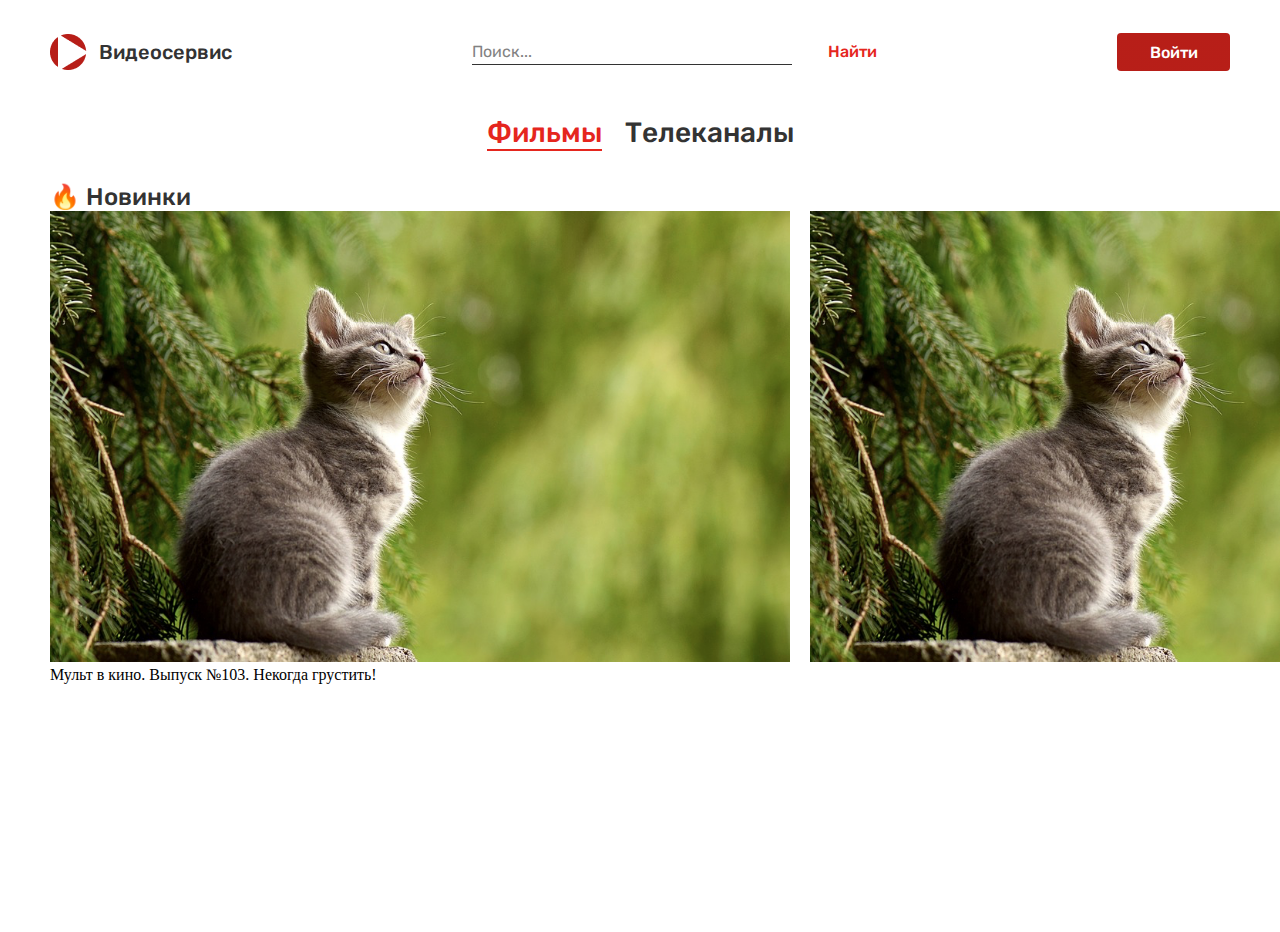
==== index.html @ c2d96c41 "Add files via upload" ====
<!DOCTYPE html>
<html>
<head>
	<meta charset="utf-8">
	<meta name="viewport" content="width=device-width, initial-scale=1">
	<title>sTYl3</title>
	<link rel="stylesheet" type="text/css" href="css/style.css">

</head>
<body>
	<div class="conteiner">
		<header class="header">
			<div class="headerlogo">
				<img src="img/sign.png" alt="logo" class="logo">
				<p class= "header_logo-p" >Видеосервис</p>
			</div>
			<form action="">
				<input type="text" placeholder="Поиск..." class="header_search">
				<input type= "button" value="Найти" class="header_search-p" >
			</form>
			<form action="">
				<input type="button" value ="Войти" class="login">
				
			</form>
		</header>
		<div class="films_TV">
			<p class="films">Фильмы</p>
			<p class="TV">Телеканалы</p>
		</div>
		<div class="new">
		<p class="new-p">🔥 Новинки</p>
		</div>
		<div class="new_films">
			<div class="cat_cont">
				<img src="img/cat.png" alt="cat" class="cat">
				<p class="cat-p">Мульт в кино. Выпуск №103. Некогда грустить!</p>
			</div>
			<img src="img/cat.png" alt="cat" class="cat">
			<img src="img/cat.png" alt="cat" class="cat">
			<img src="img/cat.png" alt="cat" class="cat">

		</div>










	</div>
		
</body>
</html>
---- css/style.css ----
/*body{
	background-color:rgb(255, 0, 255, 1.0);
}*/

*{
	margin:0;
	padding:0;
}
@font-face{
	font-family: Rubik;
	src: url(../fonts/Rubik-VariableFont_wght.ttf);
}
.conteiner{
	width: 1180px;
	height: 100vh;
	background-color:white;
	margin:0 auto;
}
.header{
	width: 1180px;
	height: 40px;
	
	margin-top: 32px;
	display: flex;
	justify-content: space-between;
	align-items: center;
}
.headerlogo{
	display: flex;
	align-items: center;
}
.logo{
	margin-right: 11.88px;

}
.header_logo-p{
	color: var(--Gray-1, #333);
	src: url(..fonts/Rubik-VariableFont_wght.ttf);
font-family: Rubik;
font-size: 20px;
font-style: normal;
font-weight: 500;
line-height: normal;
}
.header_search{
	width: 320px;
	height: 25px;
	border: none;
	border-bottom: 1px #333 solid;
	outline: none ;
	color: var(--Gray-1, #333);
font-family: Rubik;
font-size: 16px;
font-style: normal;
font-weight: 500;
line-height: normal;
margin-right: 32px;
}
.header_search:focus{
	outline: none ;
	color: var(--Gray-1, #333);
font-family: Rubik;
font-size: 16px;
font-style: normal;
font-weight: 500;
line-height: normal;
	}
.header_search::placeholder{
	color: var(--Gray-3, #828282);
font-family: Rubik;
font-size: 16px;
font-style: normal;
font-weight: 400;
line-height: normal;
}
.header_search-p{
	background: none;
	border: none;
	color: var(--green, #E5261E);
font-family: Rubik;
font-size: 16px;
font-style: normal;
font-weight: 500;
line-height: normal;
}
.login{
	width: 113px;
	height: 38px;
	border-radius: 4px;
background: var(--green, linear-gradient(0deg, rgba(0, 0, 0, 0.20) 0%, rgba(0, 0, 0, 0.20) 100%), #E5261E);
background-color: #E5261E;
color: #FFF;
text-align: center;
font-family: Rubik;
font-size: 16px;
font-style: normal;
font-weight: 500;
line-height: normal;
border: none;
}
.login:hover{
	background-color: #CC221B;
}
.films_TV{
	margin-top: 44px;
	display: flex;
	justify-content: center;
}
.films{
	color: var(--green, #E5261E);
text-align: right;
font-family: Rubik;
font-size: 28px;
font-style: normal;
font-weight: 500;
line-height: normal;
border-bottom: 2px #E5261E  solid;
margin-right: 23px;
}
.TV{
	color: var(--Gray-1, #333);
text-align: right;
font-family: Rubik;
font-size: 28px;
font-style: normal;
font-weight: 500;
line-height: normal;
}
.new{
	display: flex;
	justify-content: normal;
	margin-top:32px ;
}
.new-p{
	color: var(--Gray-1, #333);
text-align: right;
font-family: Rubik;
font-size: 24px;
font-style: normal;
font-weight: 500;
line-height: normal;
}
.new_films{
display: flex;
width: 1180px;
margin-right: 20px;

}
.cat_cont{

}
.cat{
	width: 740px;
height: 451px;
flex-shrink: 0;
margin-right: 20px;

}
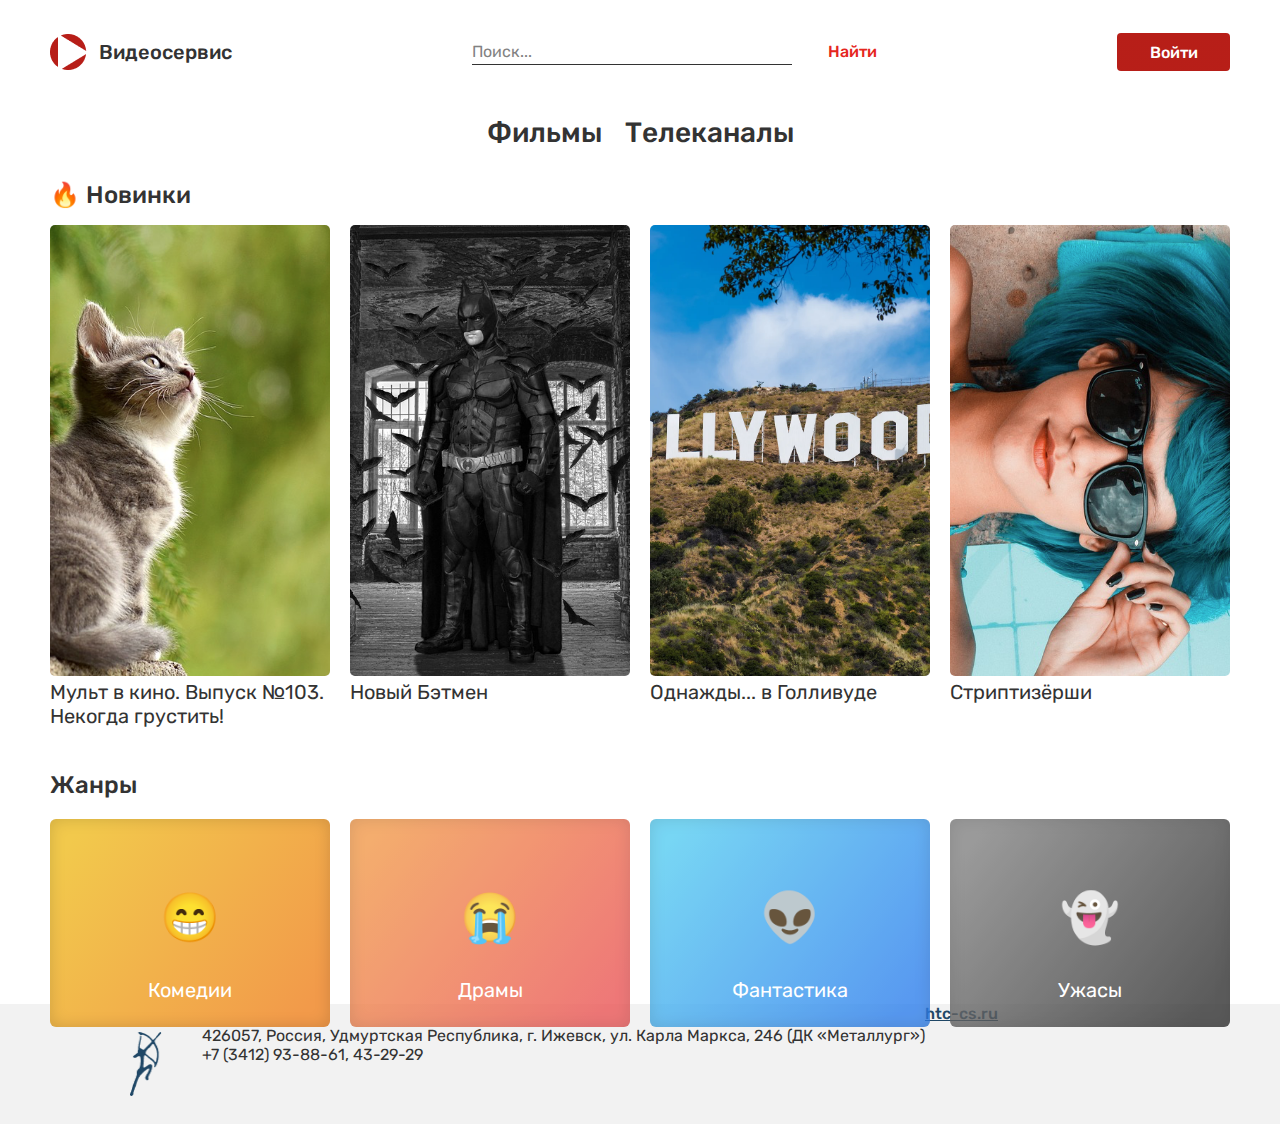
==== commit a0c5d2ac: "Add files via upload" ====
--- a/index.html
+++ b/index.html
@@ -22,10 +22,11 @@
 				<input type="button" value ="Войти" class="login">
 				
 			</form>
+		
 		</header>
 		<div class="films_TV">
-			<p class="films">Фильмы</p>
-			<p class="TV">Телеканалы</p>
+			<input type= "button" value="Фильмы" class="films" >
+			<input type= "button" value="Телеканалы" class="TV" >
 		</div>
 		<div class="new">
 		<p class="new-p">🔥 Новинки</p>
@@ -35,22 +36,55 @@
 				<img src="img/cat.png" alt="cat" class="cat">
 				<p class="cat-p">Мульт в кино. Выпуск №103. Некогда грустить!</p>
 			</div>
-			<img src="img/cat.png" alt="cat" class="cat">
-			<img src="img/cat.png" alt="cat" class="cat">
-			<img src="img/cat.png" alt="cat" class="cat">
+			<div class="batman_cont">
+				<img src="img/batman.png" alt="batman" class="batman">
+				<p class="batman-p">Новый Бэтмен</p>
+			</div>
+			<div class="hollywood_cont">
+				<div class="hollywood_img">
+				<img src="img/hollywood.png" alt="hollywood" class="hollywood">
+				
+				</div>
+				<p class="hollywood-p">Однажды... в Голливуде</p>
+				
+			</div>
+			<div class="strip_cont">
+				<img src="img/strip.png" alt="strip" class="strip">
+				<p class="strip-p">Стриптизёрши</p>
+			</div>
+		</div>
+		
+		<div class="janrs">
+			<p class="janrs-p">Жанры</p>
+		</div>
+		<div class="janrs_kd">
+			<div class="km">
+					<p class ="km_smail">😁</p>
+					<p class="km_text">Комедии</p>
+			</div>
+			<div class="dr">
+				<p class ="dr_smail">😭</p>
+					<p class="dr_text">Драмы</p>
+			</div>
+			<div class="fk">
+				<p class ="fk_smail">👽</p>
+				<p class="fk_text">Фантастика</p></div>
+			<div class="yz">
+				<p class ="yz_smail">👻</p>
+				<p class="yz_text">Ужасы</p></div>
+			</div>
+		</div>
+	
+	</div>
+	<footer class="footer">
+		<div class="logofooter"><img src="img/logof.png" alt="logof" class="logof"></div>
+		<div class="foot_txt">
+			<p class="footer_text">426057, Россия, Удмуртская Республика, г. Ижевск, ул. Карла Маркса, 246 (ДК «Металлург»)<br>+7 (3412) 93-88-61, 43-29-29</p>
+		</div>
+		<div class="ssal_cont">
+		<a href="" class="ssal">htc-cs.ru</a>
+	</div>
+	</footer>
 
-		</div>
-
-
-
-
-
-
-
-
-
-
-	</div>
-		
 </body>
 </html>--- a/css/style.css
+++ b/css/style.css
@@ -1,4 +1,4 @@
-	/*body{
+		/*body{
 	background-color:rgb(255, 0, 255, 1.0);
 }*/
 
@@ -106,7 +106,46 @@
 	display: flex;
 	justify-content: center;
 }
+.TV{
+	outline: none;
+	border:none;
+	background: none;
+	color: var(--Gray-1, #333);
+text-align: right;
+font-family: Rubik;
+font-size: 28px;
+font-style: normal;
+font-weight: 500;
+line-height: normal;
+} 
+
 .films{
+	outline: none;
+	border:none;
+	background: none;
+	color: var(--Gray-1, #333);
+text-align: right;
+font-family: Rubik;
+font-size: 28px;
+font-style: normal;
+font-weight: 500;
+line-height: normal;
+margin-right: 23px}
+
+.TV{
+	outline: none;
+	border:none;
+	background: none;
+	color: var(--Gray-1, #333);
+text-align: right;
+font-family: Rubik;
+font-size: 28px;
+font-style: normal;
+font-weight: 500;
+line-height: normal;
+}
+
+.TV:hover{
 	color: var(--green, #E5261E);
 text-align: right;
 font-family: Rubik;
@@ -115,44 +154,361 @@
 font-weight: 500;
 line-height: normal;
 border-bottom: 2px #E5261E  solid;
-margin-right: 23px;
-}
-.TV{
-	color: var(--Gray-1, #333);
+}
+.films:hover{
+	color: var(--green, #E5261E);
 text-align: right;
 font-family: Rubik;
 font-size: 28px;
 font-style: normal;
 font-weight: 500;
 line-height: normal;
-}
+border-bottom: 2px #E5261E  solid;
+	}
+
 .new{
 	display: flex;
 	justify-content: normal;
-	margin-top:32px ;
+	margin-top: 32px;
+
 }
 .new-p{
 	color: var(--Gray-1, #333);
-text-align: right;
 font-family: Rubik;
 font-size: 24px;
 font-style: normal;
 font-weight: 500;
 line-height: normal;
+
 }
 .new_films{
 display: flex;
+justify-content: center;
 width: 1180px;
+height: 434px;
+
+}
+.cat_cont{
+	width: 280px;
+	height: 451px;
+
+}
+.cat{
+	margin-top: 16px;
+	 object-fit: cover;
+width: 100%;
+overflow: hidden;
+height: 451px;
+flex-shrink: 0;
+border-radius: 5px;
+}
+.cat-p{
+	color: var(--Gray-1, #333);
+font-family: Rubik;
+font-size: 20px;
+font-style: normal;
+font-weight: 400;
+line-height: normal;
+}
+.batman_cont{
+	width: 280px;
+	height: 451px;
+	margin-left: 20px;
+	margin-right: 20px;
+
+}
+.batman{
+	margin-top: 16px;
+	 object-fit: cover;
+width: 100%;
+overflow: hidden;
+height: 451px;
+flex-shrink: 0;
 margin-right: 20px;
-
-}
-.cat_cont{
-
-}
-.cat{
-	width: 740px;
+border-radius: 5px;
+}
+.batman-p{
+	color: var(--Gray-1, #333);
+font-family: Rubik;
+font-size: 20px;
+font-style: normal;
+font-weight: 400;
+line-height: normal;
+}
+.hollywood_cont{
+	width: 280px;
+	height: 451px;
+	margin-right: 20px;
+
+}
+.hollywood{
+	
+	margin-top: 16px;
+	 object-fit: cover;
+width: 100%;
+overflow: hidden;
 height: 451px;
 flex-shrink: 0;
 margin-right: 20px;
+border-radius: 5px;
+}
+
+
+.hollywood-p{
+	color: var(--Gray-1, #333);
+font-family: Rubik;
+font-size: 20px;
+font-style: normal;
+font-weight: 400;
+line-height: normal;
+}
+.strip_cont{
+	width: 280px;
+	height: 451px;
+	
+}
+.strip{
+	margin-top: 16px;
+	 object-fit: cover;
+width: 100%;
+overflow: hidden;
+height: 451px;
+flex-shrink: 0;
+
+border-radius: 5px;
+}
+
+.strip-p{
+	color: var(--Gray-1, #333);
+font-family: Rubik;
+font-size: 20px;
+font-style: normal;
+font-weight: 400;
+line-height: normal;
+}
+.janrs{
+	display: flex;
+	margin-top: 32px;
+}
+.janrs-p{
+	color: var(--Gray-1, #333);
+font-family: Rubik;
+font-size: 24px;
+font-style: normal;
+font-weight: 500;
+line-height: normal;
+margin-top: 96px;
+margin-bottom: 20px;
+}
+.janrs_kd{
+	display: flex;
+	justify-content: center;
+	width: 1180px;
+	height: 248px;}
+.km{
+	width: 280px;
+height: 208px;
+flex-shrink: 0;
+margin-right: 20px;
+object-fit: cover;
+border-radius: 6px;
+background: linear-gradient(128deg, #F2C94C 8.44%, #F29A4A 91.36%);
+box-shadow: 0px 0px 16px 0px rgba(0, 0, 0, 0.15) inset;}
+.km_smail{
+	text-align: center;
+	margin-top: 25%;
+	color: #FFF;
+	font-family: Rubik;
+	font-size: 48px;
+	font-style: normal;
+	font-weight: 400;
+	line-height: normal;
+}
+.km_text{
+	text-align: center;
+	justify-content: center;
+	
+	margin-top: 32px;
+color: #FFF;
+text-align: center;
+font-family: Rubik;
+font-size: 20px;
+font-style: normal;
+font-weight: 400;
+line-height: normal;
+}
+
+.dr{
+	width: 280px;
+height: 208px;
+flex-shrink: 0;
+margin-right: 20px;
+object-fit: cover;
+border-radius: 6px;
+opacity: 0.8;
+background: linear-gradient(128deg, #F2994A 8.44%, #EB5757 91.36%);
+box-shadow: 0px 0px 16px 0px rgba(0, 0, 0, 0.15) inset;
+}
+.dr_smail{
+	text-align: center;
+	margin-top: 25%;
+	color: #FFF;
+	font-family: Rubik;
+	font-size: 48px;
+	font-style: normal;
+	font-weight: 400;
+	line-height: normal;
+}
+.dr_text{
+	text-align: center;
+	justify-content: center;
+	
+	margin-top: 32px;
+color: #FFF;
+text-align: center;
+font-family: Rubik;
+font-size: 20px;
+font-style: normal;
+font-weight: 400;
+line-height: normal;
+}
+.fk{
+	width: 280px;
+height: 208px;
+flex-shrink: 0;
+margin-right: 20px;
+object-fit: cover;
+border-radius: 6px;
+opacity: 0.8;
+background: linear-gradient(128deg, #56CCF2 8.44%, #2F80ED 91.36%);
+box-shadow: 0px 0px 16px 0px rgba(0, 0, 0, 0.15) inset;
+
+}
+.fk_smail{
+	text-align: center;
+	margin-top: 25%;
+	color: #FFF;
+	font-family: Rubik;
+	font-size: 48px;
+	font-style: normal;
+	font-weight: 400;
+	line-height: normal;
+}
+.fk_text{
+	text-align: center;
+	justify-content: center;
+	
+	margin-top: 32px;
+color: #FFF;
+text-align: center;
+font-family: Rubik;
+font-size: 20px;
+font-style: normal;
+font-weight: 400;
+line-height: normal;}
+.fk_smail{
+	text-align: center;
+	margin-top: 25%;
+	color: #FFF;
+	font-family: Rubik;
+	font-size: 48px;
+	font-style: normal;
+	font-weight: 400;
+	line-height: normal;
+}
+.fk_text{
+	text-align: center;
+	justify-content: center;
+	
+	margin-top: 32px;
+color: #FFF;
+text-align: center;
+font-family: Rubik;
+font-size: 20px;
+font-style: normal;
+font-weight: 400;
+line-height: normal;}
+.yz{
+	width: 280px;
+height: 208px;
+flex-shrink: 0;
+object-fit: cover;
+border-radius: 6px;
+opacity: 0.8;
+background: linear-gradient(128deg, #828282 8.44%, #333 91.36%);
+box-shadow: 0px 0px 16px 0px rgba(0, 0, 0, 0.15) inset;
+}
+.yz_smail{
+	text-align: center;
+	margin-top: 25%;
+	color: #FFF;
+	font-family: Rubik;
+	font-size: 48px;
+	font-style: normal;
+	font-weight: 400;
+	line-height: normal;
+}
+.yz_text{
+	text-align: center;
+	justify-content: center;
+	
+	margin-top: 32px;
+color: #FFF;
+text-align: center;
+font-family: Rubik;
+font-size: 20px;
+font-style: normal;
+font-weight: 400;
+line-height: normal;}
+.footer{
+	margin-top: 72px;
+	display: flex;
+	width: 100%;
+height: 120px;
+
+background: var(--Gray-6, #F2F2F2);
+}
+.logofooter{
+	display: flex;
+	align-items: center;
+}
+.logof{
+	width: 31.992px;
+height: 64px;
+flex-shrink: 0;
+margin-left: 130.02px;
+margin-right: 39.98px;
+}
+.foot.txt{
+	display:flex;
+	
+width: 500px;
+}
+.footer_text{
+	color: var(--Gray-1, #333);
+font-family: Rubik;
+font-size: 16px;
+font-style: normal;
+font-weight: 400;
+line-height: normal;
+align-self: start;
+margin-top: 22px;
+}
+.ssal.cont{
+	display: flex;
+		
+
+}
+.ssal{
+	color: var(--htc-color, #1F4766);
+font-family: Rubik;
+font-size: 16px;
+font-style: normal;
+font-weight: 500;
+line-height: normal;
+margin-top: 20px ;
+
+
+
 
 }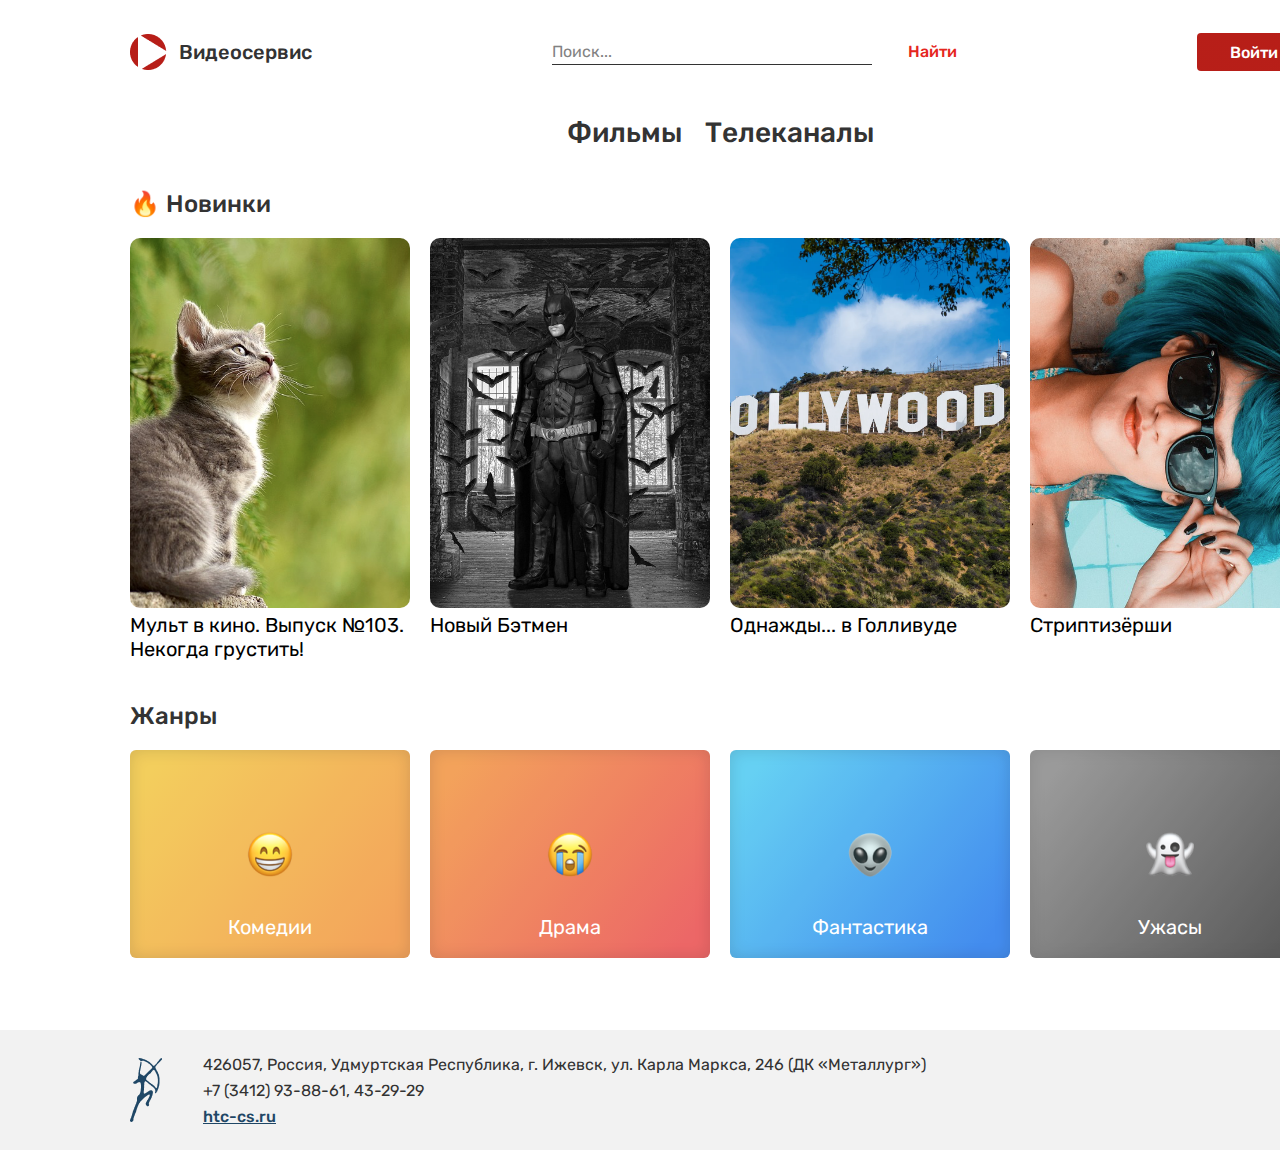
==== commit e7531753: "Add files via upload" ====
--- a/index.html
+++ b/index.html
@@ -3,88 +3,80 @@
 <head>
 	<meta charset="utf-8">
 	<meta name="viewport" content="width=device-width, initial-scale=1">
-	<title>sTYl3</title>
-	<link rel="stylesheet" type="text/css" href="css/style.css">
-
+    <link rel="stylesheet" type="text/css" href="css/style.css">
+    <title>sTYl3</title>
 </head>
-<body>
-	<div class="conteiner">
-		<header class="header">
-			<div class="headerlogo">
-				<img src="img/sign.png" alt="logo" class="logo">
-				<p class= "header_logo-p" >Видеосервис</p>
-			</div>
-			<form action="">
-				<input type="text" placeholder="Поиск..." class="header_search">
-				<input type= "button" value="Найти" class="header_search-p" >
-			</form>
-			<form action="">
-				<input type="button" value ="Войти" class="login">
-				
-			</form>
-		
-		</header>
-		<div class="films_TV">
-			<input type= "button" value="Фильмы" class="films" >
-			<input type= "button" value="Телеканалы" class="TV" >
-		</div>
-		<div class="new">
-		<p class="new-p">🔥 Новинки</p>
-		</div>
-		<div class="new_films">
-			<div class="cat_cont">
-				<img src="img/cat.png" alt="cat" class="cat">
-				<p class="cat-p">Мульт в кино. Выпуск №103. Некогда грустить!</p>
-			</div>
-			<div class="batman_cont">
-				<img src="img/batman.png" alt="batman" class="batman">
-				<p class="batman-p">Новый Бэтмен</p>
-			</div>
-			<div class="hollywood_cont">
-				<div class="hollywood_img">
-				<img src="img/hollywood.png" alt="hollywood" class="hollywood">
-				
-				</div>
-				<p class="hollywood-p">Однажды... в Голливуде</p>
-				
-			</div>
-			<div class="strip_cont">
-				<img src="img/strip.png" alt="strip" class="strip">
-				<p class="strip-p">Стриптизёрши</p>
-			</div>
-		</div>
-		
-		<div class="janrs">
-			<p class="janrs-p">Жанры</p>
-		</div>
-		<div class="janrs_kd">
-			<div class="km">
-					<p class ="km_smail">😁</p>
-					<p class="km_text">Комедии</p>
-			</div>
-			<div class="dr">
-				<p class ="dr_smail">😭</p>
-					<p class="dr_text">Драмы</p>
-			</div>
-			<div class="fk">
-				<p class ="fk_smail">👽</p>
-				<p class="fk_text">Фантастика</p></div>
-			<div class="yz">
-				<p class ="yz_smail">👻</p>
-				<p class="yz_text">Ужасы</p></div>
-			</div>
-		</div>
-	
-	</div>
-	<footer class="footer">
-		<div class="logofooter"><img src="img/logof.png" alt="logof" class="logof"></div>
-		<div class="foot_txt">
-			<p class="footer_text">426057, Россия, Удмуртская Республика, г. Ижевск, ул. Карла Маркса, 246 (ДК «Металлург»)<br>+7 (3412) 93-88-61, 43-29-29</p>
-		</div>
-		<div class="ssal_cont">
-		<a href="" class="ssal">htc-cs.ru</a>
-	</div>
-	</footer>
-
+<body class="container">
+    <div>
+        <header class="header">
+            <div class="logo">
+                <img src="img/sign.png" alt="logo" class="logo_img">
+                <p class="logo-p">Видеосервис</p>
+            </div>
+                <form class="search_form">
+                    <input type="text" placeholder="Поиск..." class="search">
+                    <input type="button" value="Найти" class="search_p">
+                </form>
+                <input type= "button" value="Войти" class="login" onclick="document.location='file:login.html'">
+               
+        </header>
+            <div class="films_TV">
+                <input type= "button" value="Фильмы" class="films" onclick="document.location='file:index.html'" >
+			<input type= "button" value="Телеканалы" class="TV" onclick="document.location='file:index2.html'" >
+            </div>
+        <main>
+            <p class="new">🔥 Новинки</p>
+            <div class="filmi">
+            <figure>
+                <img src="img/cat.png" id="cat">
+                <figcaption>Мульт в кино. Выпуск №103. <br> Некогда грустить!</figcaption>
+            </figure>
+            <figure>
+                <img src="img/batman.png" id="batman">
+                <figcaption>Новый Бэтмен</figcaption>
+            </figure>  
+            <div>
+            <figure>
+                <img src="img/hollywood.png" id="hollywood">
+                <figcaption>Однажды... в Голливуде</figcaption>
+            </figure>
+            </div>
+            
+            <figure>    
+                <img src="img/strip.png" id="strip">
+                <figcaption>Стриптизёрши</figcaption>
+            </figure> 
+            </div>
+            <p class="janrs_p">Жанры</p>
+            <div class="janrs">
+                <div id="km">
+                    <img id="emj" src="./img/😁.png">
+                    <p id="janrs_text">Комедии</p>
+                </div>
+                <div id="dr">
+                    <img id="emj" src="./img/😭.png">
+                    <p id="janrs_text">Драма</p>
+                </div>
+                <div id="in">
+                    <img id="emj" src="./img/👽.png">
+                    <p id="janrs_text">Фантастика</p>
+                </div>
+                <div id="by">
+                    <img id="emj" src="./img/👻.png">
+                    <p id="janrs_text">Ужасы</p>
+                </div>
+            </div>
+        </main>
+    </div>
+</div>
+        <footer>
+            <div>
+                <img class="foot_logo" src="./img/logof.png">
+            </div>
+                <div class="foot_txt">
+                    <p class="footer_text">426057, Россия, Удмуртская Республика, г. Ижевск, ул. Карла Маркса, 246 (ДК «Металлург»)<br>+7 (3412) 93-88-61, 43-29-29
+                    <a href="" class="ssal"><br>htc-cs.ru</a></p>
+                </div>
+        </footer>
 </body>
-</html>+</html>         --- a/css/style.css
+++ b/css/style.css
@@ -1,105 +1,196 @@
-		/*body{
-	background-color:rgb(255, 0, 255, 1.0);
-}*/
-
 *{
-	margin:0;
-	padding:0;
+    padding: 0;
+    margin: 0;
 }
 @font-face{
 	font-family: Rubik;
-	src: url(../fonts/Rubik-VariableFont_wght.ttf);
-}
-.conteiner{
-	width: 1180px;
-	height: 100vh;
-	background-color:white;
-	margin:0 auto;
-}
+	src: url(../fonts/Rubik-VariableFont_wght.ttf);}
+.container{ 
+    width: 1440px;
+    height: auto;
+    margin: 0 auto;}
 .header{
-	width: 1180px;
-	height: 40px;
-	
-	margin-top: 32px;
-	display: flex;
-	justify-content: space-between;
-	align-items: center;
-}
-.headerlogo{
-	display: flex;
-	align-items: center;
+    margin-top: 32px;
+    width: 1180px;
+    height: 40px;
+    display: flex;
+    justify-content: space-between;
+    align-items: center;
+    margin-left: 130px;
 }
 .logo{
-	margin-right: 11.88px;
-
-}
-.header_logo-p{
-	color: var(--Gray-1, #333);
-	src: url(..fonts/Rubik-VariableFont_wght.ttf);
-font-family: Rubik;
-font-size: 20px;
-font-style: normal;
-font-weight: 500;
-line-height: normal;
-}
-.header_search{
-	width: 320px;
+    display: flex;
+    align-items: center;
+}
+.logo_img{
+    margin-right: 11.88px;
+}
+.logo-p{
+    color:#333;
+    font-family: Rubik;
+    font-size: 20px;
+    font-weight: 500;
+}
+.search{
+    width: 320px;
 	height: 25px;
 	border: none;
 	border-bottom: 1px #333 solid;
 	outline: none ;
 	color: var(--Gray-1, #333);
-font-family: Rubik;
-font-size: 16px;
-font-style: normal;
-font-weight: 500;
-line-height: normal;
-margin-right: 32px;
-}
-.header_search:focus{
-	outline: none ;
-	color: var(--Gray-1, #333);
-font-family: Rubik;
-font-size: 16px;
-font-style: normal;
-font-weight: 500;
-line-height: normal;
-	}
-.header_search::placeholder{
-	color: var(--Gray-3, #828282);
-font-family: Rubik;
-font-size: 16px;
-font-style: normal;
-font-weight: 400;
-line-height: normal;
-}
-.header_search-p{
-	background: none;
-	border: none;
-	color: var(--green, #E5261E);
-font-family: Rubik;
-font-size: 16px;
-font-style: normal;
-font-weight: 500;
-line-height: normal;
+    font-family: Rubik;
+    font-size: 16px;
+    font-weight: 500;
+    margin-right: 32px;
+}
+.search::placeholder{
+    color: var(--Gray-3, #828282);
+    font-family: Rubik;
+    font-size: 16px;
+    font-style: normal;
+    font-weight: 400;
+    line-height: normal;
+    }
+.search_p{
+    border: none;
+    background: none;
+    color: var(--red, #E5261E);
+    font-weight: 500;
+    font-family: Rubik;
+    font-size: 16px;
 }
 .login{
 	width: 113px;
 	height: 38px;
 	border-radius: 4px;
-background: var(--green, linear-gradient(0deg, rgba(0, 0, 0, 0.20) 0%, rgba(0, 0, 0, 0.20) 100%), #E5261E);
-background-color: #E5261E;
-color: #FFF;
-text-align: center;
-font-family: Rubik;
-font-size: 16px;
-font-style: normal;
-font-weight: 500;
-line-height: normal;
-border: none;
+    background: var(--green, linear-gradient(0deg, rgba(0, 0, 0, 0.20) 0%, rgba(0, 0, 0, 0.20) 100%), #E5261E);
+    background-color: #E5261E;
+    color: #FFF;
+    text-align: center;
+    font-family: Rubik;
+    font-size: 16px;
+    font-style: normal;
+    font-weight: 500;
+    line-height: normal;
+    border: none;
 }
 .login:hover{
-	background-color: #CC221B;
+	background-color: #CC221B;}
+.unlogin_cont{
+    display: flex;
+    }
+.unlogin_p{
+    display: flex;
+    color: var(--Gray-1, #333);
+    font-family: Rubik;
+    font-size: 16px;
+    font-weight: 500;
+    margin-right: 16px;
+}
+.unlogin{
+    border: none;
+    background: none;
+    color: var(--red, #E5261E);
+    font-weight: 500;
+    font-family: Rubik;
+    font-size: 16px;
+}
+.black {
+    display: flex;
+	background: rgba(0,0,0,0.7);
+	position: fixed; 
+	left: 0;
+	top: 0;
+	width: 100%; 
+	height: 100%;
+	z-index: 9999;
+    justify-content: center;
+    align-items: center;
+}
+.cont_login{
+    display: flex;
+    width: 304px;
+    height: 394px;
+    border-radius: 10px;
+    background-color: #FFF;
+
+}
+.login_cont2{
+    display: flex;
+    flex-direction: column;
+}
+.vhod_p{
+    color: var(--Gray-1, #333);
+    font-family: Rubik;
+    font-size: 28px;
+    font-weight: 500;
+    text-align: center;
+    margin-top: 36px;
+}
+.dann{
+    margin-top: 24px;
+}
+.login_login{
+    margin-top: 24px;
+    display: flex;
+    width: 232px;
+    height: 25px;
+    flex-shrink: 0;
+    border: 0;
+    border-bottom: 1px solid #828282;
+    margin: 0 36px 24px 36px;
+    font-family: Rubik;}
+.login_login:focus{
+    outline: none;
+    border-bottom: 1px #333 solid;
+}
+.login_password{
+    margin-top: 24px;
+    display: flex;
+    width: 232px;
+    height: 25px;
+    flex-shrink: 0;
+    border: 0;
+    border-bottom: 1px solid #828282;
+    margin: 0 36px 24px 36px;
+    font-family: Rubik;}
+.login_password:focus{
+    outline: none;
+    border-bottom: 1px #333 solid;}
+
+.check{
+    display: flex;
+    color: var(--Gray-1, #333);
+    font-family: Rubik;
+    font-size: 16px;
+    font-weight: 400;
+}
+.login_check{
+    margin-right: 8px;
+    margin-left: 36px;
+}
+.btn_login{
+    display: flex;
+}
+.login_enter{
+    margin-top:111px;
+    margin-left: 96px;
+	width: 113px;
+	height: 38px;
+	border-radius: 4px;
+    background: var(--green, linear-gradient(0deg, rgba(0, 0, 0, 0.20) 0%, rgba(0, 0, 0, 0.20) 100%), #E5261E);
+    background-color: #E5261E;
+    color: #FFF;
+    text-align: center;
+    font-family: Rubik;
+    font-size: 16px;
+    font-weight: 500;
+    border: none;
+}
+.login_enter:hover{
+	background-color: #CC221B;}
+main{
+    margin-left: 130px;
 }
 .films_TV{
 	margin-top: 44px;
@@ -111,404 +202,259 @@
 	border:none;
 	background: none;
 	color: var(--Gray-1, #333);
-text-align: right;
-font-family: Rubik;
-font-size: 28px;
-font-style: normal;
-font-weight: 500;
-line-height: normal;
+    text-align: right;
+    font-family: Rubik;
+    font-size: 28px;
+    font-style: normal;
+    font-weight: 500;
+    line-height: normal;
 } 
+.TV:focus{
+    color: #E5261E;
+    border-bottom: 1px Solid #E5261E;}
 
 .films{
 	outline: none;
 	border:none;
 	background: none;
 	color: var(--Gray-1, #333);
-text-align: right;
-font-family: Rubik;
-font-size: 28px;
-font-style: normal;
-font-weight: 500;
-line-height: normal;
-margin-right: 23px}
-
-.TV{
-	outline: none;
-	border:none;
-	background: none;
-	color: var(--Gray-1, #333);
-text-align: right;
-font-family: Rubik;
-font-size: 28px;
-font-style: normal;
-font-weight: 500;
-line-height: normal;
-}
-
-.TV:hover{
-	color: var(--green, #E5261E);
-text-align: right;
-font-family: Rubik;
-font-size: 28px;
-font-style: normal;
-font-weight: 500;
-line-height: normal;
-border-bottom: 2px #E5261E  solid;
-}
-.films:hover{
-	color: var(--green, #E5261E);
-text-align: right;
-font-family: Rubik;
-font-size: 28px;
-font-style: normal;
-font-weight: 500;
-line-height: normal;
-border-bottom: 2px #E5261E  solid;
-	}
-
+    text-align: right;
+    font-family: Rubik;
+    font-size: 28px;
+    font-style: normal;
+    font-weight: 500;
+    line-height: normal;
+    margin-right: 23px}
+.films:focus{
+    color: #E5261E;
+    border-bottom: 1px Solid #E5261E;}
 .new{
-	display: flex;
-	justify-content: normal;
-	margin-top: 32px;
-
-}
-.new-p{
-	color: var(--Gray-1, #333);
-font-family: Rubik;
-font-size: 24px;
-font-style: normal;
-font-weight: 500;
-line-height: normal;
-
-}
-.new_films{
-display: flex;
-justify-content: center;
-width: 1180px;
-height: 434px;
-
-}
-.cat_cont{
-	width: 280px;
-	height: 451px;
-
-}
-.cat{
-	margin-top: 16px;
-	 object-fit: cover;
-width: 100%;
-overflow: hidden;
-height: 451px;
-flex-shrink: 0;
-border-radius: 5px;
-}
-.cat-p{
-	color: var(--Gray-1, #333);
-font-family: Rubik;
-font-size: 20px;
-font-style: normal;
-font-weight: 400;
-line-height: normal;
-}
-.batman_cont{
-	width: 280px;
-	height: 451px;
-	margin-left: 20px;
-	margin-right: 20px;
-
-}
-.batman{
-	margin-top: 16px;
-	 object-fit: cover;
-width: 100%;
-overflow: hidden;
-height: 451px;
-flex-shrink: 0;
-margin-right: 20px;
-border-radius: 5px;
-}
-.batman-p{
-	color: var(--Gray-1, #333);
-font-family: Rubik;
-font-size: 20px;
-font-style: normal;
-font-weight: 400;
-line-height: normal;
-}
-.hollywood_cont{
-	width: 280px;
-	height: 451px;
-	margin-right: 20px;
-
-}
-.hollywood{
-	
-	margin-top: 16px;
-	 object-fit: cover;
-width: 100%;
-overflow: hidden;
-height: 451px;
-flex-shrink: 0;
-margin-right: 20px;
-border-radius: 5px;
-}
-
-
-.hollywood-p{
-	color: var(--Gray-1, #333);
-font-family: Rubik;
-font-size: 20px;
-font-style: normal;
-font-weight: 400;
-line-height: normal;
-}
-.strip_cont{
-	width: 280px;
-	height: 451px;
-	
-}
-.strip{
-	margin-top: 16px;
-	 object-fit: cover;
-width: 100%;
-overflow: hidden;
-height: 451px;
-flex-shrink: 0;
-
-border-radius: 5px;
-}
-
-.strip-p{
-	color: var(--Gray-1, #333);
-font-family: Rubik;
-font-size: 20px;
-font-style: normal;
-font-weight: 400;
-line-height: normal;
+    color: var(--Gray-1, #333);
+    text-align: left;
+    font-family: Rubik;
+    font-size: 24px;
+    font-style: normal;
+    font-weight: 500;
+    line-height: normal;
+    margin: 41px 0 20px 0;}
+.filmi{
+    display: flex;
+    margin-top: 16px; 
+
+
+}
+#cat, #batman, #hollywood, #strip{
+    border-radius: 10px;}
+#cat,#batman,#hollywood,#strip {
+    object-fit: cover;
+    height: 370px;
+    width: 280px;
+    margin-right: 20px;}
+
+
+figure{
+    color: black;
+    font-family: Rubik;
+    font-size: 20px;
+    font-weight: 400;
+}
+.janrs_p{
+    color: var(--Gray-1, #333);
+    text-align: left;
+    font-family: Rubik;
+    font-size: 24px;
+    font-style: normal;
+    font-weight: 500;
+    line-height: normal;
+    margin: 41px 0 20px 0;
 }
 .janrs{
-	display: flex;
-	margin-top: 32px;
-}
-.janrs-p{
-	color: var(--Gray-1, #333);
-font-family: Rubik;
-font-size: 24px;
-font-style: normal;
-font-weight: 500;
-line-height: normal;
-margin-top: 96px;
-margin-bottom: 20px;
-}
-.janrs_kd{
-	display: flex;
-	justify-content: center;
-	width: 1180px;
-	height: 248px;}
-.km{
-	width: 280px;
-height: 208px;
-flex-shrink: 0;
-margin-right: 20px;
-object-fit: cover;
-border-radius: 6px;
-background: linear-gradient(128deg, #F2C94C 8.44%, #F29A4A 91.36%);
-box-shadow: 0px 0px 16px 0px rgba(0, 0, 0, 0.15) inset;}
-.km_smail{
-	text-align: center;
-	margin-top: 25%;
-	color: #FFF;
-	font-family: Rubik;
-	font-size: 48px;
-	font-style: normal;
-	font-weight: 400;
-	line-height: normal;
-}
-.km_text{
-	text-align: center;
-	justify-content: center;
-	
-	margin-top: 32px;
-color: #FFF;
-text-align: center;
-font-family: Rubik;
-font-size: 20px;
-font-style: normal;
-font-weight: 400;
-line-height: normal;
-}
-
-.dr{
-	width: 280px;
-height: 208px;
-flex-shrink: 0;
-margin-right: 20px;
-object-fit: cover;
-border-radius: 6px;
-opacity: 0.8;
-background: linear-gradient(128deg, #F2994A 8.44%, #EB5757 91.36%);
-box-shadow: 0px 0px 16px 0px rgba(0, 0, 0, 0.15) inset;
-}
-.dr_smail{
-	text-align: center;
-	margin-top: 25%;
-	color: #FFF;
-	font-family: Rubik;
-	font-size: 48px;
-	font-style: normal;
-	font-weight: 400;
-	line-height: normal;
-}
-.dr_text{
-	text-align: center;
-	justify-content: center;
-	
-	margin-top: 32px;
-color: #FFF;
-text-align: center;
-font-family: Rubik;
-font-size: 20px;
-font-style: normal;
-font-weight: 400;
-line-height: normal;
-}
-.fk{
-	width: 280px;
-height: 208px;
-flex-shrink: 0;
-margin-right: 20px;
-object-fit: cover;
-border-radius: 6px;
-opacity: 0.8;
-background: linear-gradient(128deg, #56CCF2 8.44%, #2F80ED 91.36%);
-box-shadow: 0px 0px 16px 0px rgba(0, 0, 0, 0.15) inset;
-
-}
-.fk_smail{
-	text-align: center;
-	margin-top: 25%;
-	color: #FFF;
-	font-family: Rubik;
-	font-size: 48px;
-	font-style: normal;
-	font-weight: 400;
-	line-height: normal;
-}
-.fk_text{
-	text-align: center;
-	justify-content: center;
-	
-	margin-top: 32px;
-color: #FFF;
-text-align: center;
-font-family: Rubik;
-font-size: 20px;
-font-style: normal;
-font-weight: 400;
-line-height: normal;}
-.fk_smail{
-	text-align: center;
-	margin-top: 25%;
-	color: #FFF;
-	font-family: Rubik;
-	font-size: 48px;
-	font-style: normal;
-	font-weight: 400;
-	line-height: normal;
-}
-.fk_text{
-	text-align: center;
-	justify-content: center;
-	
-	margin-top: 32px;
-color: #FFF;
-text-align: center;
-font-family: Rubik;
-font-size: 20px;
-font-style: normal;
-font-weight: 400;
-line-height: normal;}
-.yz{
-	width: 280px;
-height: 208px;
-flex-shrink: 0;
-object-fit: cover;
-border-radius: 6px;
-opacity: 0.8;
-background: linear-gradient(128deg, #828282 8.44%, #333 91.36%);
-box-shadow: 0px 0px 16px 0px rgba(0, 0, 0, 0.15) inset;
-}
-.yz_smail{
-	text-align: center;
-	margin-top: 25%;
-	color: #FFF;
-	font-family: Rubik;
-	font-size: 48px;
-	font-style: normal;
-	font-weight: 400;
-	line-height: normal;
-}
-.yz_text{
-	text-align: center;
-	justify-content: center;
-	
-	margin-top: 32px;
-color: #FFF;
-text-align: center;
-font-family: Rubik;
-font-size: 20px;
-font-style: normal;
-font-weight: 400;
-line-height: normal;}
-.footer{
-	margin-top: 72px;
-	display: flex;
-	width: 100%;
-height: 120px;
-
-background: var(--Gray-6, #F2F2F2);
-}
-.logofooter{
-	display: flex;
-	align-items: center;
-}
-.logof{
-	width: 31.992px;
-height: 64px;
-flex-shrink: 0;
-margin-left: 130.02px;
-margin-right: 39.98px;
-}
-.foot.txt{
-	display:flex;
-	
-width: 500px;
+    display: flex;
+}
+#km{
+    width: 280px;
+    height: 208px;
+    border-radius: 6px;
+    background: linear-gradient(128deg, #F2C94C 8.44%, #F29A4A 91.36%);
+    box-shadow: 0px 0px 16px 0px rgba(0, 0, 0, 0.15) inset;
+    margin-right: 20px;
+    opacity: 0.9;
+}
+#dr{
+    width: 280px;
+    height: 208px;
+    border-radius: 6px;
+    opacity: 0.9;
+    background: linear-gradient(128deg, #F2994A 8.44%, #EB5757 91.36%);
+    box-shadow: 0px 0px 16px 0px rgba(0, 0, 0, 0.15) inset;
+    margin-right: 20px;
+}
+#in{
+    width: 280px;
+    height: 208px;
+    border-radius: 6px;
+    opacity: 0.9;
+    background: linear-gradient(128deg, #56CCF2 8.44%, #2F80ED 91.36%);
+    box-shadow: 0px 0px 16px 0px rgba(0, 0, 0, 0.15) inset;
+    margin-right: 20px;
+}
+#by{
+    width: 280px;
+    height: 208px;
+    border-radius: 6px;
+    opacity: 0.8;
+    background: linear-gradient(128deg, #828282 8.44%, #333 91.36%);
+    box-shadow: 0px 0px 16px 0px rgba(0, 0, 0, 0.15) inset;
+}
+#km:hover,#dr:hover,#in:hover,#by:hover{
+    opacity: 1;
+}
+#janrs_text{
+    color: #FFF;
+    text-align: center;
+    font-family: Rubik;
+    font-size: 20px;
+    font-style: normal;
+    font-weight: 400;
+    line-height: normal;
+}
+#emj{
+    margin: 80px 116px 32px 116px;}
+.blocki{
+    margin-top: 36px;
+    width: 1180px;
+    height: 162px;
+    flex-shrink: 0;
+    border-radius: 8px;
+    background: var(--Gray-6, #F2F2F2);
+    display: flex;
+}
+.perviy{
+    display: flex;
+    align-self: center;
+    justify-self: flex-start;
+    margin-left: 175px;
+    margin-right: 175px;
+}
+.dvaxdva{
+    display: flex;
+    align-self: center;
+    justify-self: flex-start;
+    margin-left: 143px;
+    margin-right: 143px;
+}
+.rbk{
+    display: flex;
+    align-self: center;
+    justify-self: flex-start;
+    margin-left: 172px;
+    margin-right: 172px;
+}
+.amedia{
+    display: flex;
+    align-self: center;
+    justify-self: flex-start;
+    margin-left: 168px;
+    margin-right: 168px;
+}
+.name_ch{
+    margin: 21px 0 12px 0;
+    color: var(--Gray-1, #333);
+    font-family: Rubik;
+    font-size: 20px;
+}
+.krasniy_text{
+    display: flex;
+    flex-direction: column;
+    color: var(--red, #E5261E);
+    font-family: Rubik;
+    font-size: 16px;
+}
+.simple_text{
+    height: 24px;
+    font-family: Rubik;
+    font-size: 16px;
+    margin: 12px 0 -5px 0;
+}
+footer{
+    margin-left: -210px;
+
+    width: 129%;
+    height: 120px;
+    background: var(--Gray-6, #F2F2F2);
+    margin-top: 72px;
+    display: flex;
+    font-family: Rubik;
+   }
+.foot_logo{
+    margin: 28px 40px 28px 340px;
+}
+.foot_txt{
+	display:flex;	
+    width: 940px;
 }
 .footer_text{
 	color: var(--Gray-1, #333);
-font-family: Rubik;
-font-size: 16px;
-font-style: normal;
-font-weight: 400;
-line-height: normal;
-align-self: start;
-margin-top: 22px;
-}
-.ssal.cont{
-	display: flex;
-		
-
+    font-family: Rubik;
+    font-size: 16px;	
+    align-self: start;
+    margin-top: 22px;
+    line-height: 26px;
 }
 .ssal{
 	color: var(--htc-color, #1F4766);
-font-family: Rubik;
-font-size: 16px;
-font-style: normal;
-font-weight: 500;
-line-height: normal;
-margin-top: 20px ;
-
-
-
-
+    font-family: Rubik;
+    font-size: 16px;
+    font-style: normal;
+    font-weight: 500;
+    line-height: normal;
+    margin-top: 10px ;
+    border: none;
+    outline: none;
+    margin-top: 4px;
+}
+@media screen and (max-width: 390px){
+
+.container,
+footer{
+    width: 390px;
+    }
+.header {
+    flex-direction: column;
+    height: auto;
+    }
+    
+.search_form{
+    display: flex;
+    flex-direction: column;
+    }
+.filmi{
+    display: flex;
+    flex-direction: column;
+    }
+.janrs{
+    display: flex;
+    flex-direction: column;
+    }
+main{
+    margin:0;
+    display: flex;
+    align-items: center;
+    flex-direction: column;
+    }
+#km,#dr,#in,#by{
+    margin-bottom: 16px;
+    }
+.foot_text{
+    font-size: 11px;
+    }
+.foot_logo{
+    margin: 28px 40px 28px 30px;
+    }
+.search{
+    width: auto;
+    margin-bottom: 8px;
+    }
+.search_p{
+    margin-bottom: 8px;
 }